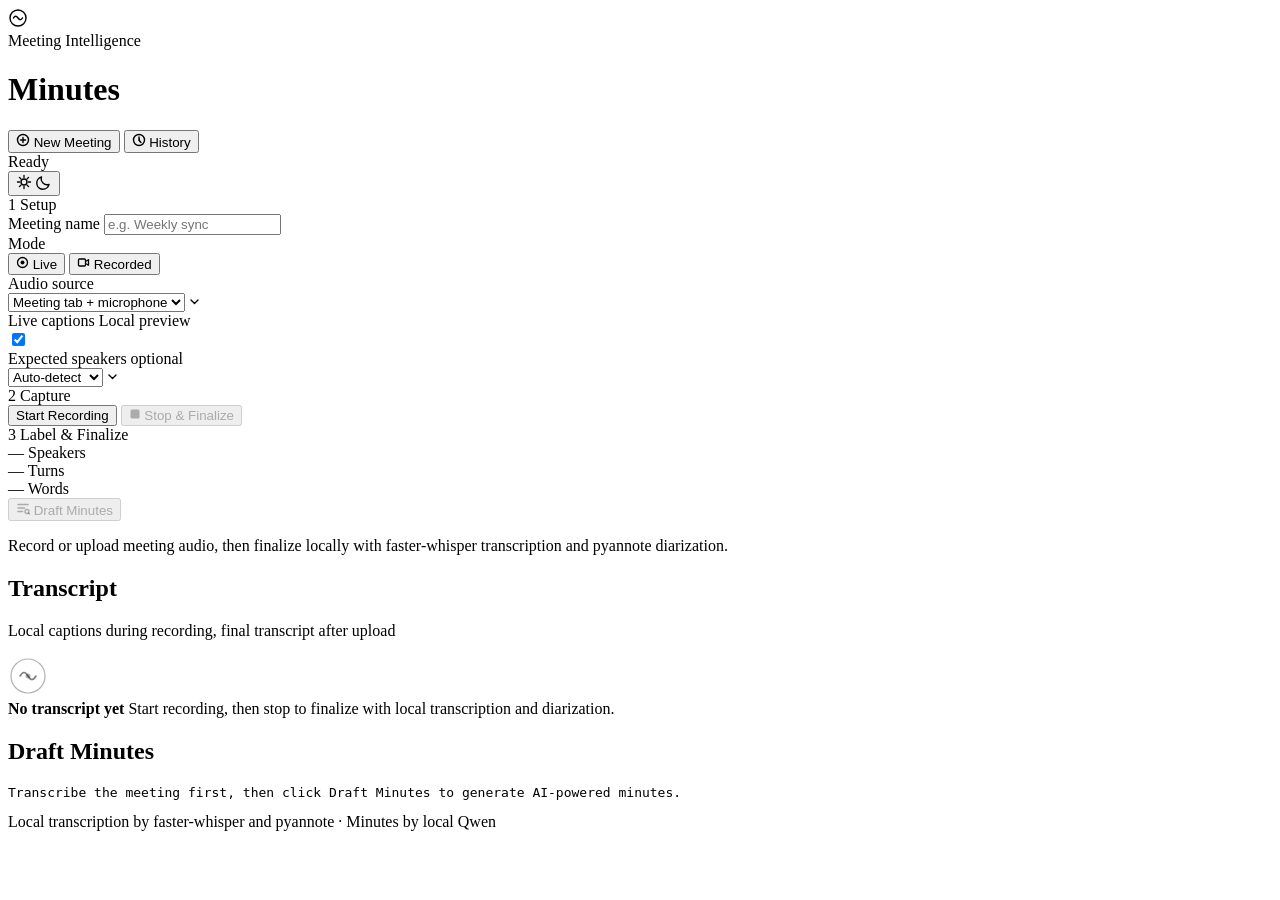
==== app/static/index.html @ 54ae6e44 "Restore local live caption UI" ====
<!doctype html>
<html lang="en">
  <head>
    <meta charset="utf-8" />
    <meta name="viewport" content="width=device-width, initial-scale=1" />
    <title>Minutes — Meeting Intelligence</title>
    <link rel="preconnect" href="https://fonts.googleapis.com" />
    <link rel="preconnect" href="https://fonts.gstatic.com" crossorigin />
    <link href="https://fonts.googleapis.com/css2?family=Literata:ital,opsz,wght@0,7..72,300;0,7..72,400;0,7..72,500;0,7..72,600;1,7..72,400&family=Syne:wght@400;500;600;700;800&family=IBM+Plex+Mono:wght@400;500;600&display=swap" rel="stylesheet" />
    <script>
      (() => {
        const theme = localStorage.getItem("momTheme");
        if (theme === "light") document.documentElement.dataset.theme = "light";
      })();
    </script>
    <link rel="stylesheet" href="/static/styles.css" />
  </head>
  <body>
    <div class="noise-overlay"></div>

    <main class="shell">

      <!-- TOPBAR -->
      <header class="topbar">
        <div class="brand">
          <div class="brand-mark">
            <svg width="20" height="20" viewBox="0 0 20 20" fill="none">
              <path d="M10 2C5.58 2 2 5.58 2 10s3.58 8 8 8 8-3.58 8-8-3.58-8-8-8Z" stroke="currentColor" stroke-width="1.4"/>
              <path d="M5.5 10 Q7.5 6.5 10 10 Q12.5 13.5 14.5 10" stroke="currentColor" stroke-width="1.5" stroke-linecap="round" fill="none"/>
            </svg>
          </div>
          <div>
            <div class="brand-eyebrow">Meeting Intelligence</div>
            <h1>Minutes</h1>
          </div>
        </div>

        <nav class="topnav">
          <button id="newMeetingBtn" class="topnav-btn active" type="button">
            <svg width="14" height="14" viewBox="0 0 14 14"><circle cx="7" cy="7" r="5.5" stroke="currentColor" stroke-width="1.4" fill="none"/><path d="M7 4.5v5M4.5 7h5" stroke="currentColor" stroke-width="1.4" stroke-linecap="round"/></svg>
            New Meeting
          </button>
          <button id="historyTabBtn" class="topnav-btn" type="button">
            <svg width="14" height="14" viewBox="0 0 14 14"><circle cx="7" cy="7" r="5.5" stroke="currentColor" stroke-width="1.4" fill="none"/><path d="M7 4v3.5l2 2" stroke="currentColor" stroke-width="1.4" stroke-linecap="round" stroke-linejoin="round"/></svg>
            History
          </button>
        </nav>

        <div class="topbar-right">
          <div class="status-chip" id="statusChip">
            <span class="status-dot" id="statusDot"></span>
            <span id="statusText">Ready</span>
          </div>
          <button id="themeToggle" class="icon-btn" type="button" aria-label="Toggle theme">
            <svg class="theme-sun" width="16" height="16" viewBox="0 0 16 16">
              <circle cx="8" cy="8" r="3" stroke="currentColor" stroke-width="1.4" fill="none"/>
              <path d="M8 1.5v2M8 12.5v2M1.5 8h2M12.5 8h2M3.4 3.4l1.4 1.4M11.2 11.2l1.4 1.4M12.6 3.4l-1.4 1.4M4.8 11.2l-1.4 1.4" stroke="currentColor" stroke-width="1.3" stroke-linecap="round"/>
            </svg>
            <svg class="theme-moon" width="16" height="16" viewBox="0 0 16 16">
              <path d="M13 10.5A6 6 0 0 1 5.5 3a6.2 6.2 0 1 0 7.5 7.5Z" stroke="currentColor" stroke-width="1.4" fill="none" stroke-linejoin="round"/>
            </svg>
          </button>
        </div>
      </header>

      <!-- MAIN WORKSPACE -->
      <div class="workspace">

        <!-- LEFT PANEL: CONTROLS -->
        <aside class="sidebar">

          <!-- Step 1: Setup -->
          <div class="sidebar-section">
            <div class="section-header">
              <span class="step-badge">1</span>
              <span class="section-title">Setup</span>
            </div>

            <div class="field-group">
              <label class="field-label" for="meetingName">Meeting name</label>
              <input id="meetingName" type="text" maxlength="120" placeholder="e.g. Weekly sync" />
            </div>

            <div class="field-group">
              <label class="field-label" for="workflowMode">Mode</label>
              <div class="mode-toggle">
                <button class="mode-btn active" data-mode="realtime" type="button">
                  <svg width="13" height="13" viewBox="0 0 13 13"><circle cx="6.5" cy="6.5" r="5" stroke="currentColor" stroke-width="1.3" fill="none"/><circle cx="6.5" cy="6.5" r="2" fill="currentColor"/></svg>
                  Live
                </button>
                <button class="mode-btn" data-mode="recorded" type="button">
                  <svg width="13" height="13" viewBox="0 0 13 13"><rect x="1.5" y="3" width="7" height="7" rx="1" stroke="currentColor" stroke-width="1.3" fill="none"/><path d="M9 5.2l2.5-1.5v5.5L9 7.8" stroke="currentColor" stroke-width="1.3" fill="none" stroke-linejoin="round"/></svg>
                  Recorded
                </button>
              </div>
              <select id="workflowMode" aria-label="Meeting workflow" style="display:none">
                <option value="realtime">Real-time meeting</option>
                <option value="recorded">Recorded media</option>
              </select>
            </div>

            <!-- Realtime settings -->
            <div class="realtime-only">
              <div class="field-group">
                <label class="field-label" for="captureMode">Audio source</label>
                <div class="select-wrap">
                  <select id="captureMode" aria-label="Capture source">
                    <option value="meeting">Meeting tab + microphone</option>
                    <option value="microphone">Microphone only</option>
                  </select>
                  <svg class="select-caret" width="11" height="11" viewBox="0 0 11 11"><path d="M2 4l3.5 3.5L9 4" stroke="currentColor" stroke-width="1.4" fill="none" stroke-linecap="round" stroke-linejoin="round"/></svg>
                </div>
              </div>
              <label class="toggle-row" for="liveCaptionsToggle">
                <div class="toggle-info">
                  <span class="toggle-name">Live captions</span>
                  <span class="toggle-detail">Local preview</span>
                </div>
                <input id="liveCaptionsToggle" type="checkbox" checked />
                <span class="pill-switch" aria-hidden="true"></span>
              </label>
            </div>

            <!-- Recorded settings -->
            <div class="recorded-only" hidden>
              <div class="field-group">
                <label class="field-label" for="recordedFile">Audio or video file</label>
                <div class="file-drop-zone" id="fileDropZone">
                  <input id="recordedFile" type="file" accept="audio/*,video/*,.webm,.m4a,.mp3,.mp4,.wav,.ogg,.mov,.mkv" />
                  <div class="file-drop-inner">
                    <svg width="20" height="20" viewBox="0 0 20 20" fill="none"><path d="M10 2v10M6 6l4-4 4 4" stroke="currentColor" stroke-width="1.5" stroke-linecap="round" stroke-linejoin="round"/><path d="M2 14v2a2 2 0 0 0 2 2h12a2 2 0 0 0 2-2v-2" stroke="currentColor" stroke-width="1.5" stroke-linecap="round"/></svg>
                    <span class="file-drop-label" id="fileDropLabel">Drop file or click to browse</span>
                  </div>
                </div>
              </div>
            </div>

            <div class="field-group">
              <label class="field-label" for="speakerCount">Expected speakers
                <span class="field-hint">optional</span>
              </label>
              <div class="select-wrap">
                <select id="speakerCount" aria-label="Speaker count">
                  <option value="">Auto-detect</option>
                  <option value="1">1 speaker</option>
                  <option value="2">2 speakers</option>
                  <option value="3">3 speakers</option>
                  <option value="4">4 speakers</option>
                  <option value="5">5 speakers</option>
                  <option value="6">6+ speakers</option>
                </select>
                <svg class="select-caret" width="11" height="11" viewBox="0 0 11 11"><path d="M2 4l3.5 3.5L9 4" stroke="currentColor" stroke-width="1.4" fill="none" stroke-linecap="round" stroke-linejoin="round"/></svg>
              </div>
            </div>
          </div>

          <!-- Step 2: Record -->
          <div class="sidebar-section">
            <div class="section-header">
              <span class="step-badge">2</span>
              <span class="section-title">Capture</span>
            </div>

            <div class="capture-controls">
              <button id="startBtn" class="btn btn-record" type="button">
                <span class="record-dot"></span>
                Start Recording
              </button>
              <button id="stopBtn" class="btn btn-stop" type="button" disabled>
                <svg width="12" height="12" viewBox="0 0 12 12"><rect x="1.5" y="1.5" width="9" height="9" rx="1.5" fill="currentColor"/></svg>
                Stop & Finalize
              </button>
              <button id="uploadRecordedBtn" class="btn btn-upload recorded-setting" type="button" hidden disabled>
                <svg width="13" height="13" viewBox="0 0 13 13"><path d="M6.5 1v8M3.5 4l3-3 3 3M1.5 10.5h10" stroke="currentColor" stroke-width="1.5" fill="none" stroke-linecap="round" stroke-linejoin="round"/></svg>
                Upload & Transcribe
              </button>
            </div>

            <!-- Recording timer shown during recording -->
            <div class="recording-status" id="recordingStatus" hidden>
              <div class="rec-indicator">
                <span class="rec-pulse"></span>
                <span class="rec-label">REC</span>
              </div>
              <span class="rec-timer" id="recTimer">0:00</span>
            </div>

            <!-- Playback after stop -->
            <div id="playbackSection" hidden>
              <audio id="recordingPlayback" controls></audio>
              <a id="downloadRecordingLink" class="btn btn-ghost btn-sm" download="meeting-recording.webm">
                <svg width="12" height="12" viewBox="0 0 12 12"><path d="M6 1v7M3 5.5l3 3 3-3M1 10h10" stroke="currentColor" stroke-width="1.4" stroke-linecap="round" stroke-linejoin="round"/></svg>
                Download audio
              </a>
            </div>
          </div>

          <!-- Step 3: Label & Minutes -->
          <div class="sidebar-section">
            <div class="section-header">
              <span class="step-badge">3</span>
              <span class="section-title">Label & Finalize</span>
            </div>

            <!-- Metrics row -->
            <div class="metrics-row">
              <div class="metric">
                <span class="metric-val" id="speakerMetric">—</span>
                <span class="metric-key">Speakers</span>
              </div>
              <div class="metric">
                <span class="metric-val" id="turnMetric">—</span>
                <span class="metric-key">Turns</span>
              </div>
              <div class="metric">
                <span class="metric-val" id="wordMetric">—</span>
                <span class="metric-key">Words</span>
              </div>
            </div>

            <button id="momBtn" class="btn btn-minutes" type="button" disabled>
              <svg width="14" height="14" viewBox="0 0 14 14"><path d="M2 3.5h10M2 7h6.5M2 10.5h4.5" stroke="currentColor" stroke-width="1.5" stroke-linecap="round"/><circle cx="11" cy="10.5" r="2" stroke="currentColor" stroke-width="1.3" fill="none"/><path d="M12.5 12l1 1" stroke="currentColor" stroke-width="1.3" stroke-linecap="round"/></svg>
              Draft Minutes
            </button>

            <div class="speaker-tools">
              <div id="speakerEditor" class="speaker-editor"></div>
              <div class="speaker-footer" id="speakerFooter" hidden>
                <label class="remember-toggle" for="rememberVoices">
                  <input id="rememberVoices" type="checkbox" disabled title="Voiceprints become available after final transcription" />
                  <span class="remember-knob"></span>
                  <span>Remember voices</span>
                </label>
                <button id="saveSpeakersBtn" class="btn btn-ghost btn-sm" type="button" disabled>Save labels</button>
              </div>
            </div>
          </div>

          <p class="workflow-hint" id="workflowHint">Record or upload meeting audio, then finalize locally with faster-whisper transcription and pyannote diarization.</p>
        </aside>

        <!-- RIGHT: CONTENT -->
        <section class="content-area">

          <!-- Meeting view -->
          <div id="meetingView" class="meeting-view">
            <!-- Transcript panel -->
            <div class="panel panel-transcript">
              <div class="panel-head">
                <div class="panel-title-row">
                  <span class="panel-pulse" id="transcriptDot"></span>
                  <h2>Transcript</h2>
                  <span class="panel-badge" id="transcriptBadge" hidden></span>
                </div>
                <p class="panel-sub" id="transcriptSub">Local captions during recording, final transcript after upload</p>
              </div>
              <div id="transcript" class="transcript transcript-empty">
                <div class="empty-state">
                  <div class="empty-glyph">
                    <svg width="40" height="40" viewBox="0 0 40 40" fill="none">
                      <circle cx="20" cy="20" r="17" stroke="currentColor" stroke-width="1.2" opacity="0.3"/>
                      <path d="M12 20 Q16 13 20 20 Q24 27 28 20" stroke="currentColor" stroke-width="1.6" stroke-linecap="round" fill="none" opacity="0.5"/>
                      <circle cx="20" cy="20" r="2.5" fill="currentColor" opacity="0.3"/>
                    </svg>
                  </div>
                  <strong>No transcript yet</strong>
                  <span id="emptyTranscriptMsg">Start recording, then stop to finalize with local transcription and diarization.</span>
                </div>
              </div>
            </div>

            <!-- Minutes panel -->
            <div class="panel panel-minutes">
              <div class="panel-head">
                <div class="panel-title-row">
                  <span class="panel-pulse panel-pulse-amber" id="minutesDot"></span>
                  <h2>Draft Minutes</h2>
                </div>
                <div class="panel-head-right">
                  <div class="export-links" id="exportLinks"></div>
                </div>
              </div>
              <pre id="momOutput" class="mom mom-empty">Transcribe the meeting first, then click Draft Minutes to generate AI-powered minutes.</pre>
            </div>
          </div>

          <!-- History view -->
          <div id="historyView" class="history-view" hidden>
            <div class="panel panel-history">
              <div class="panel-head">
                <div class="panel-title-row">
                  <span class="panel-pulse panel-pulse-green"></span>
                  <h2>Meeting History</h2>
                </div>
                <button id="refreshHistoryBtn" class="btn btn-ghost btn-sm" type="button">
                  <svg width="12" height="12" viewBox="0 0 12 12"><path d="M10.5 6a4.5 4.5 0 1 1-1-2.8" stroke="currentColor" stroke-width="1.3" fill="none" stroke-linecap="round"/><path d="M9 1v3h3" stroke="currentColor" stroke-width="1.3" fill="none" stroke-linecap="round" stroke-linejoin="round"/></svg>
                  Refresh
                </button>
              </div>
              <div id="historyList" class="history-list">
                <div class="empty-state">
                  <div class="empty-glyph">
                    <svg width="40" height="40" viewBox="0 0 40 40" fill="none">
                      <circle cx="20" cy="20" r="15" stroke="currentColor" stroke-width="1.2" opacity="0.35"/>
                      <path d="M20 11v10l6 4" stroke="currentColor" stroke-width="1.6" stroke-linecap="round" stroke-linejoin="round" opacity="0.5"/>
                    </svg>
                  </div>
                  <strong>No meetings yet</strong>
                  <span>Completed meetings will appear here with their transcript and minutes.</span>
                </div>
              </div>
            </div>
          </div>

        </section>
      </div>

      <footer class="footer">
        <span>Local transcription by faster-whisper and pyannote</span>
        <span class="sep">&middot;</span>
        <span>Minutes by local Qwen</span>
      </footer>
    </main>

    <script src="/static/dotted-glow-background.js"></script>
    <script src="/static/app.js"></script>
  </body>
</html>
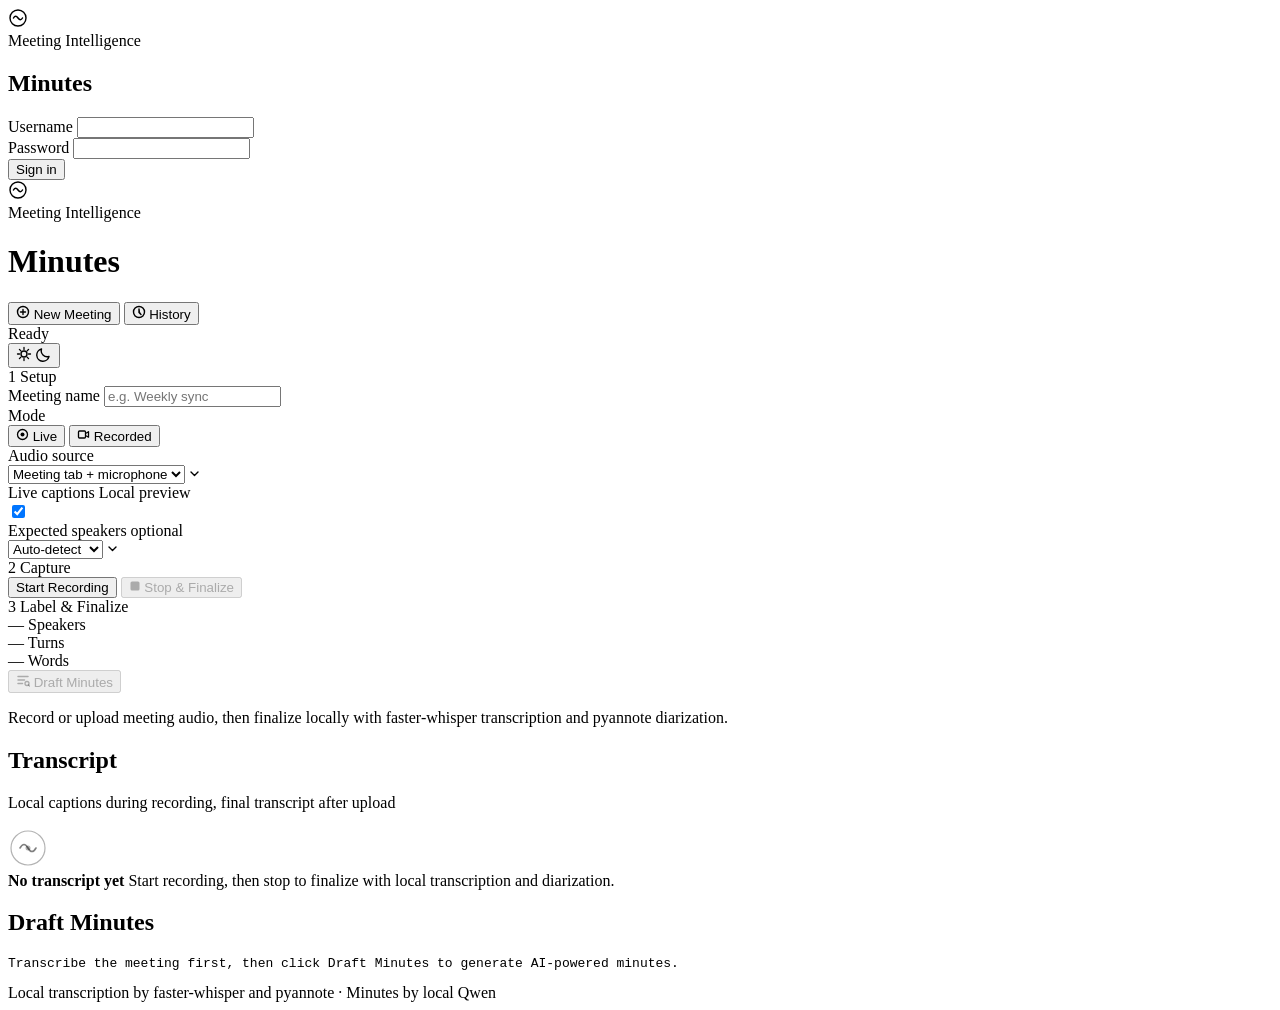
==== commit 7813a802: "Add local JWT authentication" ====
--- a/app/static/index.html
+++ b/app/static/index.html
@@ -15,8 +15,33 @@
     </script>
     <link rel="stylesheet" href="/static/styles.css" />
   </head>
-  <body>
+  <body class="auth-pending">
     <div class="noise-overlay"></div>
+
+    <section id="loginView" class="login-view" aria-live="polite">
+      <form id="loginForm" class="login-panel">
+        <div class="brand-mark">
+          <svg width="20" height="20" viewBox="0 0 20 20" fill="none">
+            <path d="M10 2C5.58 2 2 5.58 2 10s3.58 8 8 8 8-3.58 8-8-3.58-8-8-8Z" stroke="currentColor" stroke-width="1.4"/>
+            <path d="M5.5 10 Q7.5 6.5 10 10 Q12.5 13.5 14.5 10" stroke="currentColor" stroke-width="1.5" stroke-linecap="round" fill="none"/>
+          </svg>
+        </div>
+        <div>
+          <div class="brand-eyebrow">Meeting Intelligence</div>
+          <h1>Minutes</h1>
+        </div>
+        <div class="field-group">
+          <label class="field-label" for="loginUsername">Username</label>
+          <input id="loginUsername" name="username" type="text" autocomplete="username" required />
+        </div>
+        <div class="field-group">
+          <label class="field-label" for="loginPassword">Password</label>
+          <input id="loginPassword" name="password" type="password" autocomplete="current-password" required />
+        </div>
+        <button id="loginBtn" class="btn btn-minutes" type="submit">Sign in</button>
+        <p id="loginError" class="login-error" hidden></p>
+      </form>
+    </section>
 
     <main class="shell">
 
@@ -47,6 +72,8 @@
         </nav>
 
         <div class="topbar-right">
+          <div class="user-chip" id="userChip" hidden></div>
+          <button id="logoutBtn" class="btn btn-ghost btn-sm" type="button" hidden>Logout</button>
           <div class="status-chip" id="statusChip">
             <span class="status-dot" id="statusDot"></span>
             <span id="statusText">Ready</span>
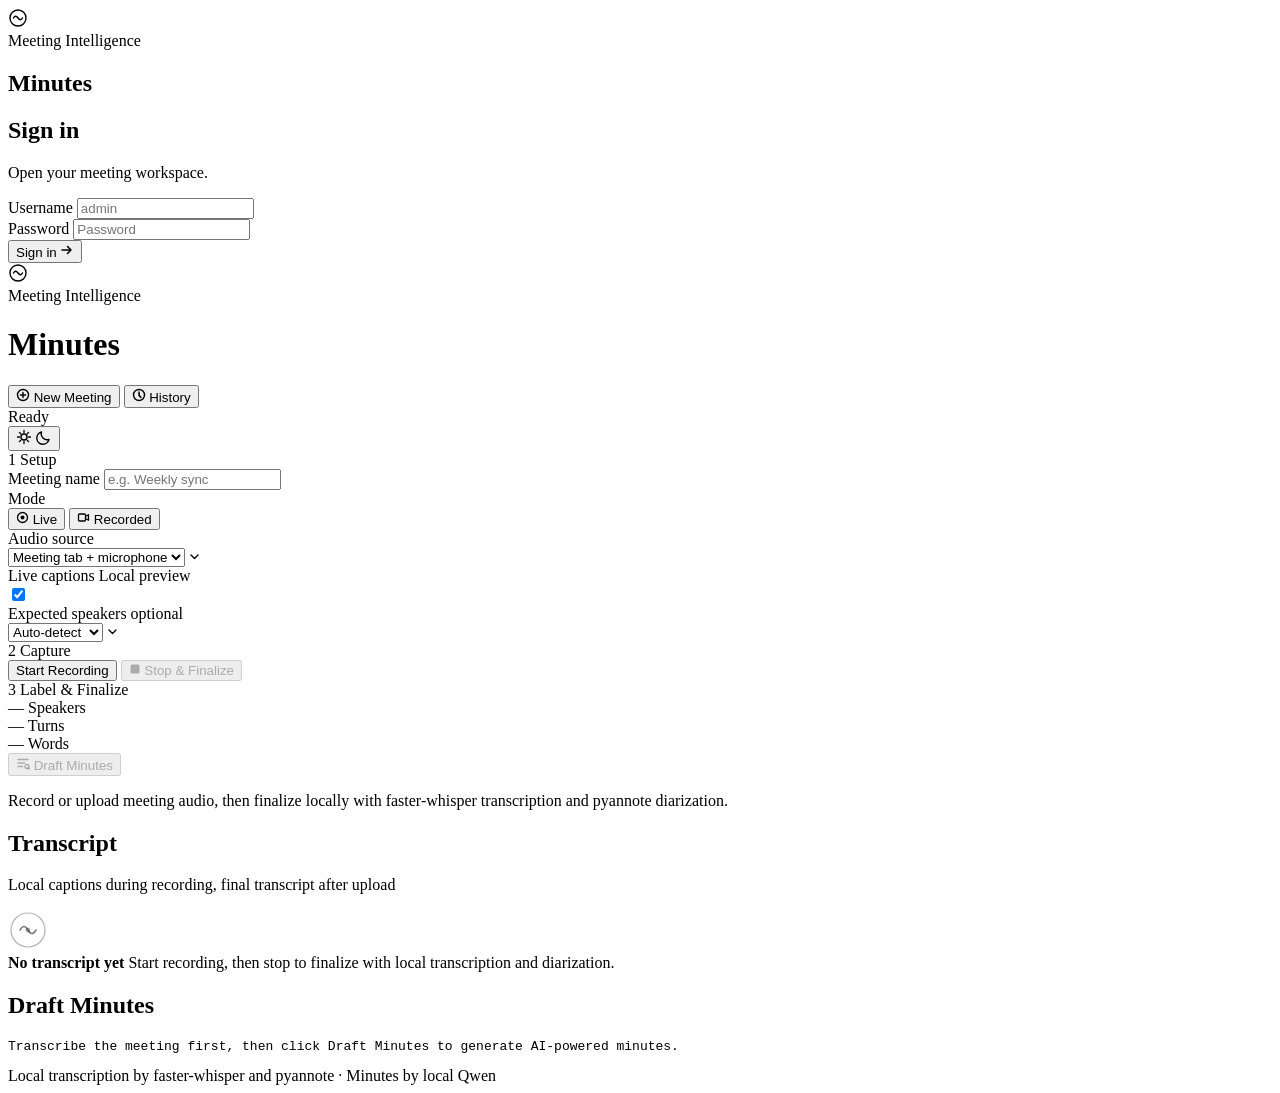
==== commit 0d566088: "Simplify auth page UI" ====
--- a/app/static/index.html
+++ b/app/static/index.html
@@ -19,28 +19,44 @@
     <div class="noise-overlay"></div>
 
     <section id="loginView" class="login-view" aria-live="polite">
-      <form id="loginForm" class="login-panel">
-        <div class="brand-mark">
-          <svg width="20" height="20" viewBox="0 0 20 20" fill="none">
-            <path d="M10 2C5.58 2 2 5.58 2 10s3.58 8 8 8 8-3.58 8-8-3.58-8-8-8Z" stroke="currentColor" stroke-width="1.4"/>
-            <path d="M5.5 10 Q7.5 6.5 10 10 Q12.5 13.5 14.5 10" stroke="currentColor" stroke-width="1.5" stroke-linecap="round" fill="none"/>
-          </svg>
-        </div>
-        <div>
-          <div class="brand-eyebrow">Meeting Intelligence</div>
-          <h1>Minutes</h1>
-        </div>
-        <div class="field-group">
-          <label class="field-label" for="loginUsername">Username</label>
-          <input id="loginUsername" name="username" type="text" autocomplete="username" required />
-        </div>
-        <div class="field-group">
-          <label class="field-label" for="loginPassword">Password</label>
-          <input id="loginPassword" name="password" type="password" autocomplete="current-password" required />
-        </div>
-        <button id="loginBtn" class="btn btn-minutes" type="submit">Sign in</button>
-        <p id="loginError" class="login-error" hidden></p>
-      </form>
+      <div class="login-shell">
+        <form id="loginForm" class="login-panel">
+          <div class="login-brand-row">
+            <div class="brand-mark">
+              <svg width="20" height="20" viewBox="0 0 20 20" fill="none">
+                <path d="M10 2C5.58 2 2 5.58 2 10s3.58 8 8 8 8-3.58 8-8-3.58-8-8-8Z" stroke="currentColor" stroke-width="1.4"/>
+                <path d="M5.5 10 Q7.5 6.5 10 10 Q12.5 13.5 14.5 10" stroke="currentColor" stroke-width="1.5" stroke-linecap="round" fill="none"/>
+              </svg>
+            </div>
+            <div>
+              <div class="brand-eyebrow">Meeting Intelligence</div>
+              <h1>Minutes</h1>
+            </div>
+          </div>
+
+          <div class="login-heading">
+            <h2>Sign in</h2>
+            <p>Open your meeting workspace.</p>
+          </div>
+
+          <div class="login-fields">
+            <div class="field-group">
+              <label class="field-label" for="loginUsername">Username</label>
+              <input id="loginUsername" name="username" type="text" autocomplete="username" placeholder="admin" required />
+            </div>
+            <div class="field-group">
+              <label class="field-label" for="loginPassword">Password</label>
+              <input id="loginPassword" name="password" type="password" autocomplete="current-password" placeholder="Password" required />
+            </div>
+          </div>
+
+          <button id="loginBtn" class="btn btn-minutes login-submit" type="submit">
+            <span>Sign in</span>
+            <svg width="14" height="14" viewBox="0 0 14 14" aria-hidden="true"><path d="M2 7h9M7.5 3.5 11 7l-3.5 3.5" stroke="currentColor" stroke-width="1.5" fill="none" stroke-linecap="round" stroke-linejoin="round"/></svg>
+          </button>
+          <p id="loginError" class="login-error" hidden></p>
+        </form>
+      </div>
     </section>
 
     <main class="shell">
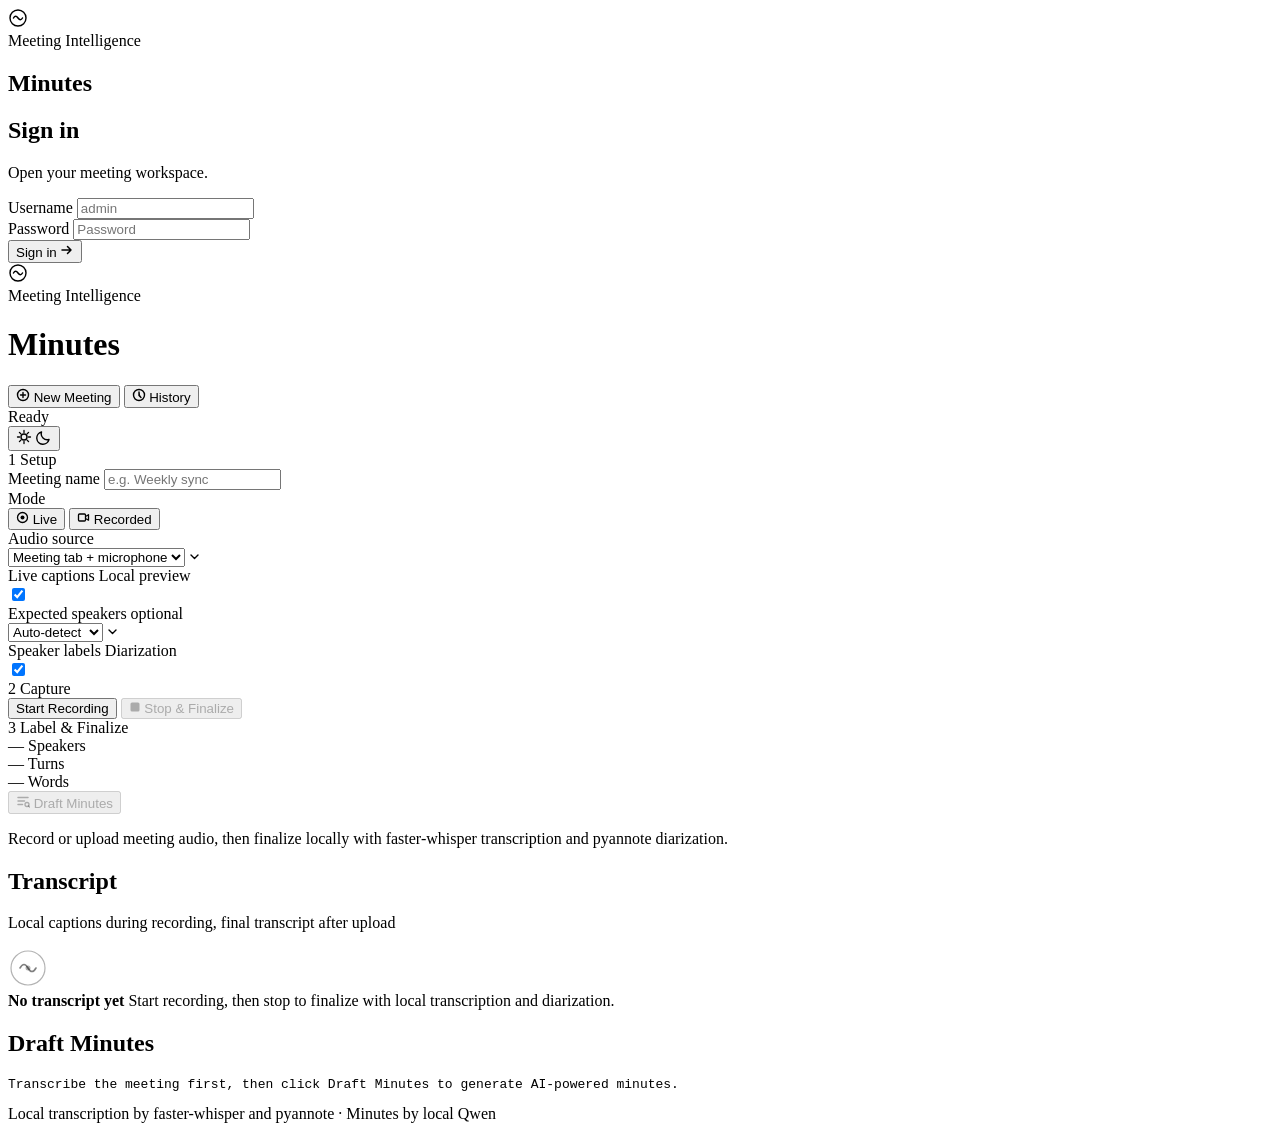
==== commit b2f7dd38: "Add plain transcript mode without speaker labels" ====
--- a/app/static/index.html
+++ b/app/static/index.html
@@ -195,6 +195,15 @@
                 <svg class="select-caret" width="11" height="11" viewBox="0 0 11 11"><path d="M2 4l3.5 3.5L9 4" stroke="currentColor" stroke-width="1.4" fill="none" stroke-linecap="round" stroke-linejoin="round"/></svg>
               </div>
             </div>
+
+            <label class="toggle-row" for="speakerLabelsToggle">
+              <div class="toggle-info">
+                <span class="toggle-name">Speaker labels</span>
+                <span class="toggle-detail">Diarization</span>
+              </div>
+              <input id="speakerLabelsToggle" type="checkbox" checked />
+              <span class="pill-switch" aria-hidden="true"></span>
+            </label>
           </div>
 
           <!-- Step 2: Record -->
@@ -365,7 +374,6 @@
       </footer>
     </main>
 
-    <script src="/static/dotted-glow-background.js"></script>
     <script src="/static/app.js"></script>
   </body>
 </html>
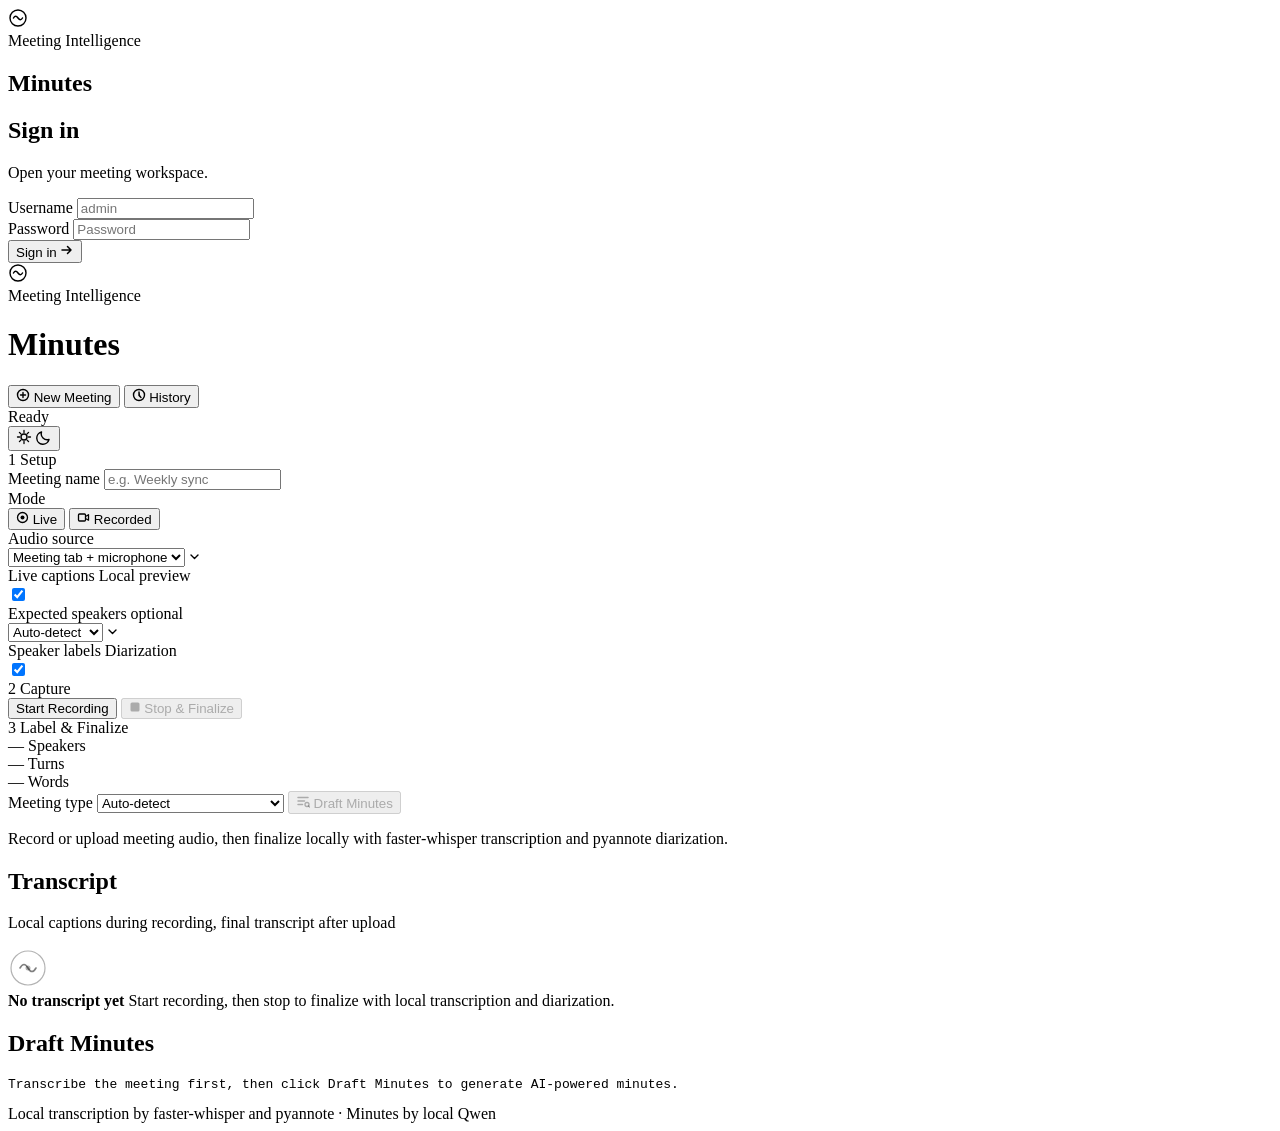
==== commit 0dcca219: "default speakers on auto-detect to 2" ====
--- a/app/static/index.html
+++ b/app/static/index.html
@@ -270,9 +270,25 @@
               </div>
             </div>
 
+            <label class="field-label select-label" for="momType">
+              <span>Meeting type</span>
+              <select id="momType" class="select-input">
+                <option value="auto">Auto-detect</option>
+                <option value="government">Government / official review</option>
+                <option value="review">Review / status</option>
+                <option value="planning">Planning / decision</option>
+                <option value="action">Action tracker</option>
+                <option value="general">General meeting</option>
+              </select>
+            </label>
+
             <button id="momBtn" class="btn btn-minutes" type="button" disabled>
               <svg width="14" height="14" viewBox="0 0 14 14"><path d="M2 3.5h10M2 7h6.5M2 10.5h4.5" stroke="currentColor" stroke-width="1.5" stroke-linecap="round"/><circle cx="11" cy="10.5" r="2" stroke="currentColor" stroke-width="1.3" fill="none"/><path d="M12.5 12l1 1" stroke="currentColor" stroke-width="1.3" stroke-linecap="round"/></svg>
               Draft Minutes
+            </button>
+            <button id="cancelActionBtn" class="btn btn-cancel" type="button" hidden disabled>
+              <svg width="13" height="13" viewBox="0 0 13 13"><path d="M3.5 3.5l6 6M9.5 3.5l-6 6" stroke="currentColor" stroke-width="1.6" stroke-linecap="round"/></svg>
+              Cancel current action
             </button>
 
             <div class="speaker-tools">
@@ -303,6 +319,10 @@
                   <span class="panel-pulse" id="transcriptDot"></span>
                   <h2>Transcript</h2>
                   <span class="panel-badge" id="transcriptBadge" hidden></span>
+                  <span class="waveform-strip" aria-hidden="true">
+                    <span></span><span></span><span></span><span></span><span></span>
+                    <span></span><span></span><span></span><span></span>
+                  </span>
                 </div>
                 <p class="panel-sub" id="transcriptSub">Local captions during recording, final transcript after upload</p>
               </div>
@@ -327,6 +347,9 @@
                 <div class="panel-title-row">
                   <span class="panel-pulse panel-pulse-amber" id="minutesDot"></span>
                   <h2>Draft Minutes</h2>
+                  <span class="text-flow-strip" aria-hidden="true">
+                    <span></span><span></span><span></span>
+                  </span>
                 </div>
                 <div class="panel-head-right">
                   <div class="export-links" id="exportLinks"></div>
